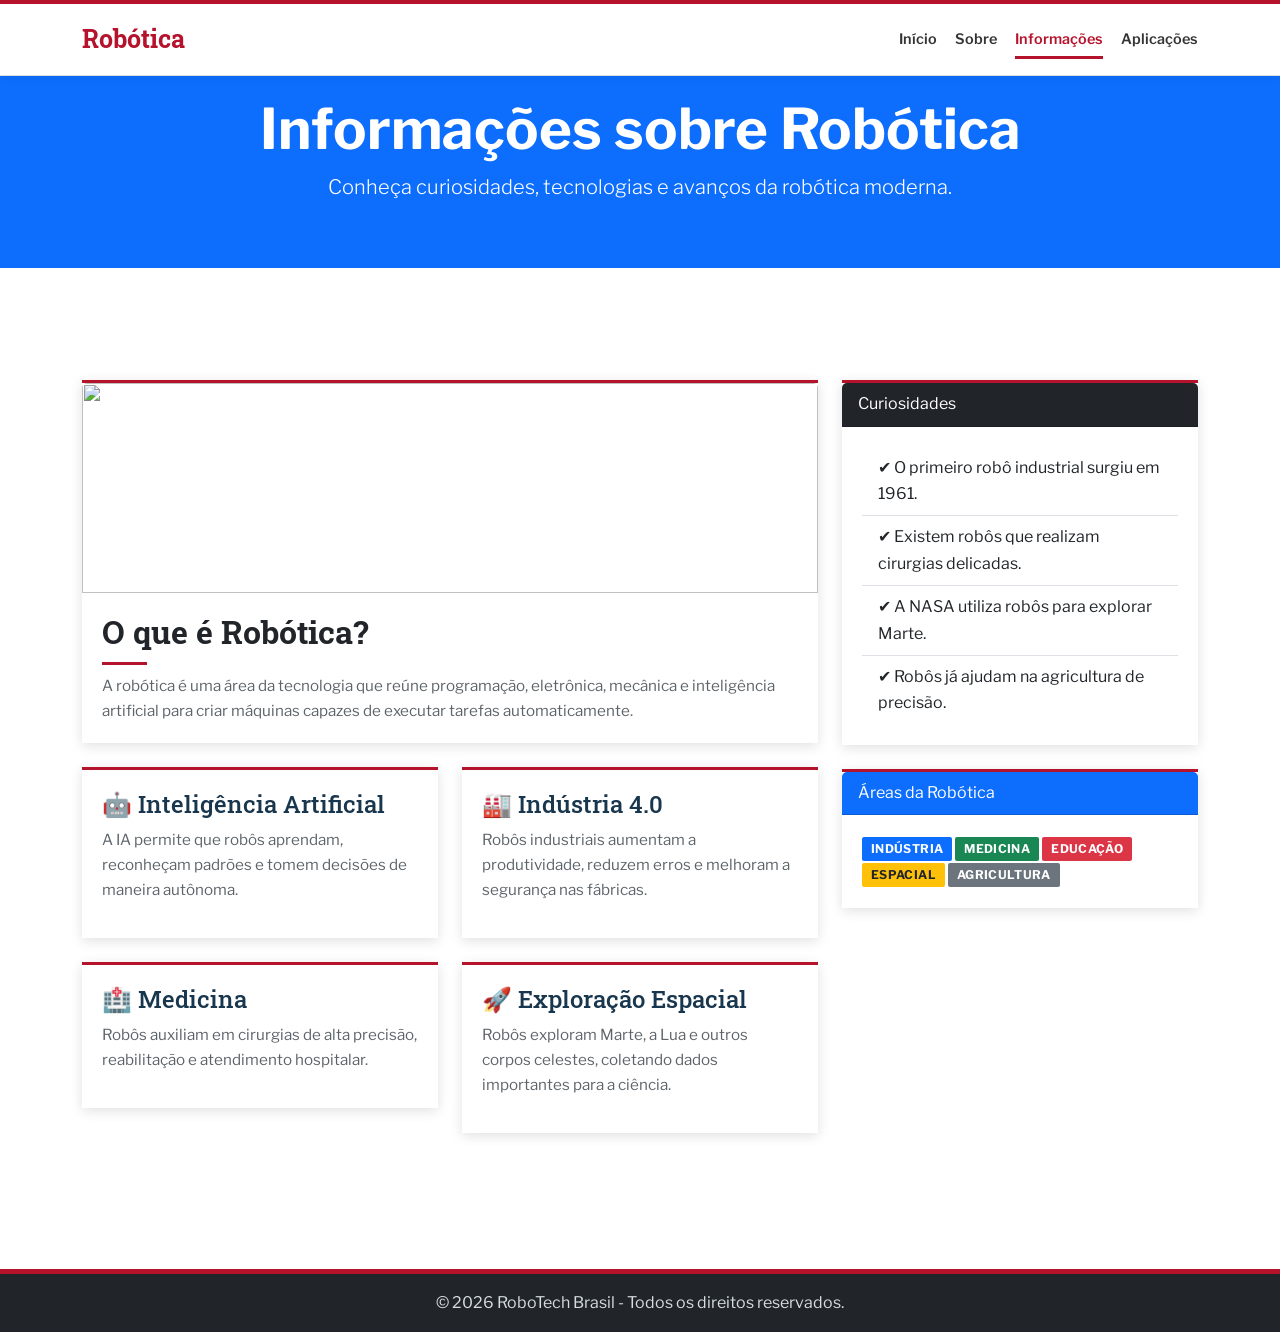
==== aplicacoes.html @ 0ea6236e "fiz outra pasta" ====
<!DOCTYPE html>
<html lang="pt-br">
<head>
    <meta charset="UTF-8">
    <meta name="viewport" content="width=device-width, initial-scale=1.0">
    <title>Informações - RoboTech Brasil</title>

    <link rel="preconnect" href="https://fonts.googleapis.com">
    <link rel="preconnect" href="https://fonts.gstatic.com" crossorigin>

    <link href="https://fonts.googleapis.com/css2?family=Poppins:wght@300;400;600;700&display=swap" rel="stylesheet">

    <link href="https://cdn.jsdelivr.net/npm/bootstrap@5.3.7/dist/css/bootstrap.min.css" rel="stylesheet">

    <link rel="stylesheet" href="style.css">
</head>
<body>

<!-- NAVBAR -->

<nav class="navbar navbar-expand-lg navbar-dark bg-dark fixed-top">

<div class="container">

<a class="navbar-brand fw-bold" href="index.html">
Robótica
</a>

<button class="navbar-toggler" data-bs-toggle="collapse" data-bs-target="#menu">

<span class="navbar-toggler-icon"></span>

</button>

<div class="collapse navbar-collapse" id="menu">

<ul class="navbar-nav ms-auto">

<li class="nav-item">
<a class="nav-link" href="index.html">Início</a>
</li>

<li class="nav-item">
<a class="nav-link" href="sobre.html">Sobre</a>
</li>

<li class="nav-item">
<a class="nav-link active" href="informacoes.html">Informações</a>
</li>

<li class="nav-item">
<a class="nav-link" href="aplicacoes.html">Aplicações</a>
</li>

</ul>

</div>

</div>

</nav>

<!-- CABEÇALHO -->

<header class="bg-primary text-white text-center py-5 mt-5">

<div class="container">

<h1 class="display-4 fw-bold">
Informações sobre Robótica
</h1>

<p class="lead">
Conheça curiosidades, tecnologias e avanços da robótica moderna.
</p>

</div>

</header>

<!-- CONTEÚDO -->

<section class="container my-5">

<div class="row">

<div class="col-lg-8">

<div class="card shadow mb-4">

<img src="https://images.unsplash.com/photo-1535378917042-10a22c95931a?auto=format&fit=crop&w=1200&q=80" class="card-img-top">

<div class="card-body">

<h2 class="card-title">
O que é Robótica?
</h2>

<p class="card-text">
A robótica é uma área da tecnologia que reúne programação,
eletrônica, mecânica e inteligência artificial para criar
máquinas capazes de executar tarefas automaticamente.
</p>

</div>

</div>

<div class="row">

<div class="col-md-6">

<div class="card shadow mb-4">

<div class="card-body">

<h4>🤖 Inteligência Artificial</h4>

<p>
A IA permite que robôs aprendam, reconheçam padrões
e tomem decisões de maneira autônoma.
</p>

</div>

</div>

</div>

<div class="col-md-6">

<div class="card shadow mb-4">

<div class="card-body">

<h4>🏭 Indústria 4.0</h4>

<p>
Robôs industriais aumentam a produtividade,
reduzem erros e melhoram a segurança nas fábricas.
</p>

</div>

</div>

</div>

<div class="col-md-6">

<div class="card shadow mb-4">

<div class="card-body">

<h4>🏥 Medicina</h4>

<p>
Robôs auxiliam em cirurgias de alta precisão,
reabilitação e atendimento hospitalar.
</p>

</div>

</div>

</div>

<div class="col-md-6">

<div class="card shadow mb-4">

<div class="card-body">

<h4>🚀 Exploração Espacial</h4>

<p>
Robôs exploram Marte, a Lua e outros corpos celestes,
coletando dados importantes para a ciência.
</p>

</div>

</div>

</div>

</div>

</div>

<!-- LATERAL -->

<div class="col-lg-4">

<div class="card shadow mb-4">

<div class="card-header bg-dark text-white">
Curiosidades
</div>

<div class="card-body">

<ul class="list-group list-group-flush">

<li class="list-group-item">
✔ O primeiro robô industrial surgiu em 1961.
</li>

<li class="list-group-item">
✔ Existem robôs que realizam cirurgias delicadas.
</li>

<li class="list-group-item">
✔ A NASA utiliza robôs para explorar Marte.
</li>

<li class="list-group-item">
✔ Robôs já ajudam na agricultura de precisão.
</li>

</ul>

</div>

</div>

<div class="card shadow">

<div class="card-header bg-primary text-white">
Áreas da Robótica
</div>

<div class="card-body">

<span class="badge bg-primary">Indústria</span>
<span class="badge bg-success">Medicina</span>
<span class="badge bg-danger">Educação</span>
<span class="badge bg-warning text-dark">Espacial</span>
<span class="badge bg-secondary">Agricultura</span>

</div>

</div>

</div>

</div>

</section>

<footer class="bg-dark text-center text-white py-3">

<p class="mb-0">
© 2026 RoboTech Brasil - Todos os direitos reservados.
</p>

</footer>

<script src="https://cdn.jsdelivr.net/npm/bootstrap@5.3.7/dist/js/bootstrap.bundle.min.js"></script>

</body>
</html>
---- style.css ----
@import url('https://fonts.googleapis.com/css2?family=Libre+Franklin:wght@400;500;600;700;800&family=Roboto+Slab:wght@500;600;700&display=swap');

:root{
    --vermelho:#b5122b;
    --vermelho-escuro:#8f0e22;
    --azul:#18364d;
    --texto:#252525;
    --cinza:#69727a;
    --fundo:#fff;
    --linha:#dedede;
}

*{margin:0;padding:0;box-sizing:border-box;scroll-behavior:smooth}

body{
    background:var(--fundo);
    color:var(--texto);
    font-family:'Libre Franklin',Arial,sans-serif;
    line-height:1.65;
}

.navbar{
    background:#fff!important;
    border-top:4px solid var(--vermelho);
    border-bottom:1px solid var(--linha);
    box-shadow:0 2px 8px rgba(0,0,0,.08);
    padding:10px 0;
}

.navbar-brand{
    color:var(--vermelho)!important;
    font-family:'Roboto Slab',serif;
    font-size:1.55rem;
    font-weight:700;
}

.nav-link{
    color:#343434!important;
    font-size:.9rem;
    font-weight:600;
    margin-left:18px;
    padding:10px 0!important;
    position:relative;
}

.nav-link:hover,.nav-link.active{color:var(--vermelho)!important}
.nav-link.active::after{content:'';position:absolute;bottom:2px;left:0;right:0;height:3px;background:var(--vermelho)}
.navbar-toggler{border-color:var(--vermelho)}
.navbar-toggler-icon{filter:invert(20%) sepia(60%) saturate(3000%) hue-rotate(330deg)}

.hero{
    min-height:70vh;
    padding:125px 20px 70px;
    background:linear-gradient(rgba(15,35,49,.72),rgba(15,35,49,.72)),url('../imagens/hero.jpg');
    background-color:var(--azul);
    background-size:cover;
    background-position:center;
    display:flex;
    align-items:center;
    justify-content:center;
}

.hero h1{
    color:#fff;
    font-family:'Roboto Slab',serif;
    font-size:clamp(2.4rem,6vw,4.7rem);
    font-weight:700;
    line-height:1.08;
    max-width:900px;
    margin:auto;
}

.hero p{color:#fff;max-width:720px;margin:22px auto;font-size:1.08rem}

.btn-info{
    background:var(--vermelho);
    border:0;
    border-radius:3px;
    color:#fff;
    font-weight:700;
    padding:12px 26px;
}

.btn-info:hover{background:var(--vermelho-escuro);color:#fff}

h2,h3,h4,h5{font-family:'Roboto Slab',Georgia,serif;color:var(--azul)}
h2{font-size:2rem;font-weight:700;margin-bottom:22px}
h2::after{content:'';display:block;width:45px;height:3px;background:var(--vermelho);margin-top:10px}

section{padding-top:64px;padding-bottom:64px}
.bg-light{background:#f5f5f5!important}

img{max-width:100%}
.rounded{border-radius:2px!important}

.alert{background:#fff6f6;border:1px solid #efcbd0;border-left:4px solid var(--vermelho);border-radius:2px}

.card{
    background:#fff;
    border:0;
    border-top:3px solid var(--vermelho);
    border-radius:0;
    box-shadow:0 2px 8px rgba(0,0,0,.09);
    overflow:hidden;
    transition:box-shadow .2s ease,transform .2s ease;
}
.card:hover{transform:translateY(-3px);box-shadow:0 7px 16px rgba(0,0,0,.14)}
.card img{height:210px;object-fit:cover}
.card-body{padding:20px}
.card h5{font-size:1.25rem}
.card p{color:#5d6469;font-size:.95rem}

.badge{border-radius:2px;padding:6px 9px;text-transform:uppercase;letter-spacing:.03em}
.carousel{border-radius:2px;overflow:hidden}
.carousel img{height:500px;object-fit:cover}
.numero{color:var(--vermelho);font-family:'Roboto Slab',serif;font-size:3rem;font-weight:700}

.cta{background:var(--azul);padding:80px 20px}
.cta h2{color:#fff}.cta h2::after{background:var(--vermelho)}.cta p{color:#e4e8eb}

footer{background:var(--azul);border-top:5px solid var(--vermelho);padding:28px 0!important}
footer h4,footer h5{color:#fff}footer p,footer a,footer small{color:#d5dde2}footer a{text-decoration:none}footer a:hover{color:#f19aaa}
.shadow{box-shadow:0 3px 12px rgba(0,0,0,.12)!important}

@media(max-width:992px){.hero h1{font-size:3.2rem}.carousel img{height:380px}.nav-link{margin-left:0}}
@media(max-width:768px){.hero{min-height:72vh;text-align:center}.hero h1{font-size:2.5rem}.hero p{font-size:1rem}.card img{height:190px}.carousel img{height:260px}h2{text-align:center}h2::after{margin:10px auto}.numero{font-size:2.5rem;margin-top:25px}footer{text-align:center}}
@media(max-width:480px){.hero h1{font-size:2rem}.hero p{font-size:.9rem}.btn-info{width:100%}.navbar-brand{font-size:1.2rem}.card-body{padding:18px}}
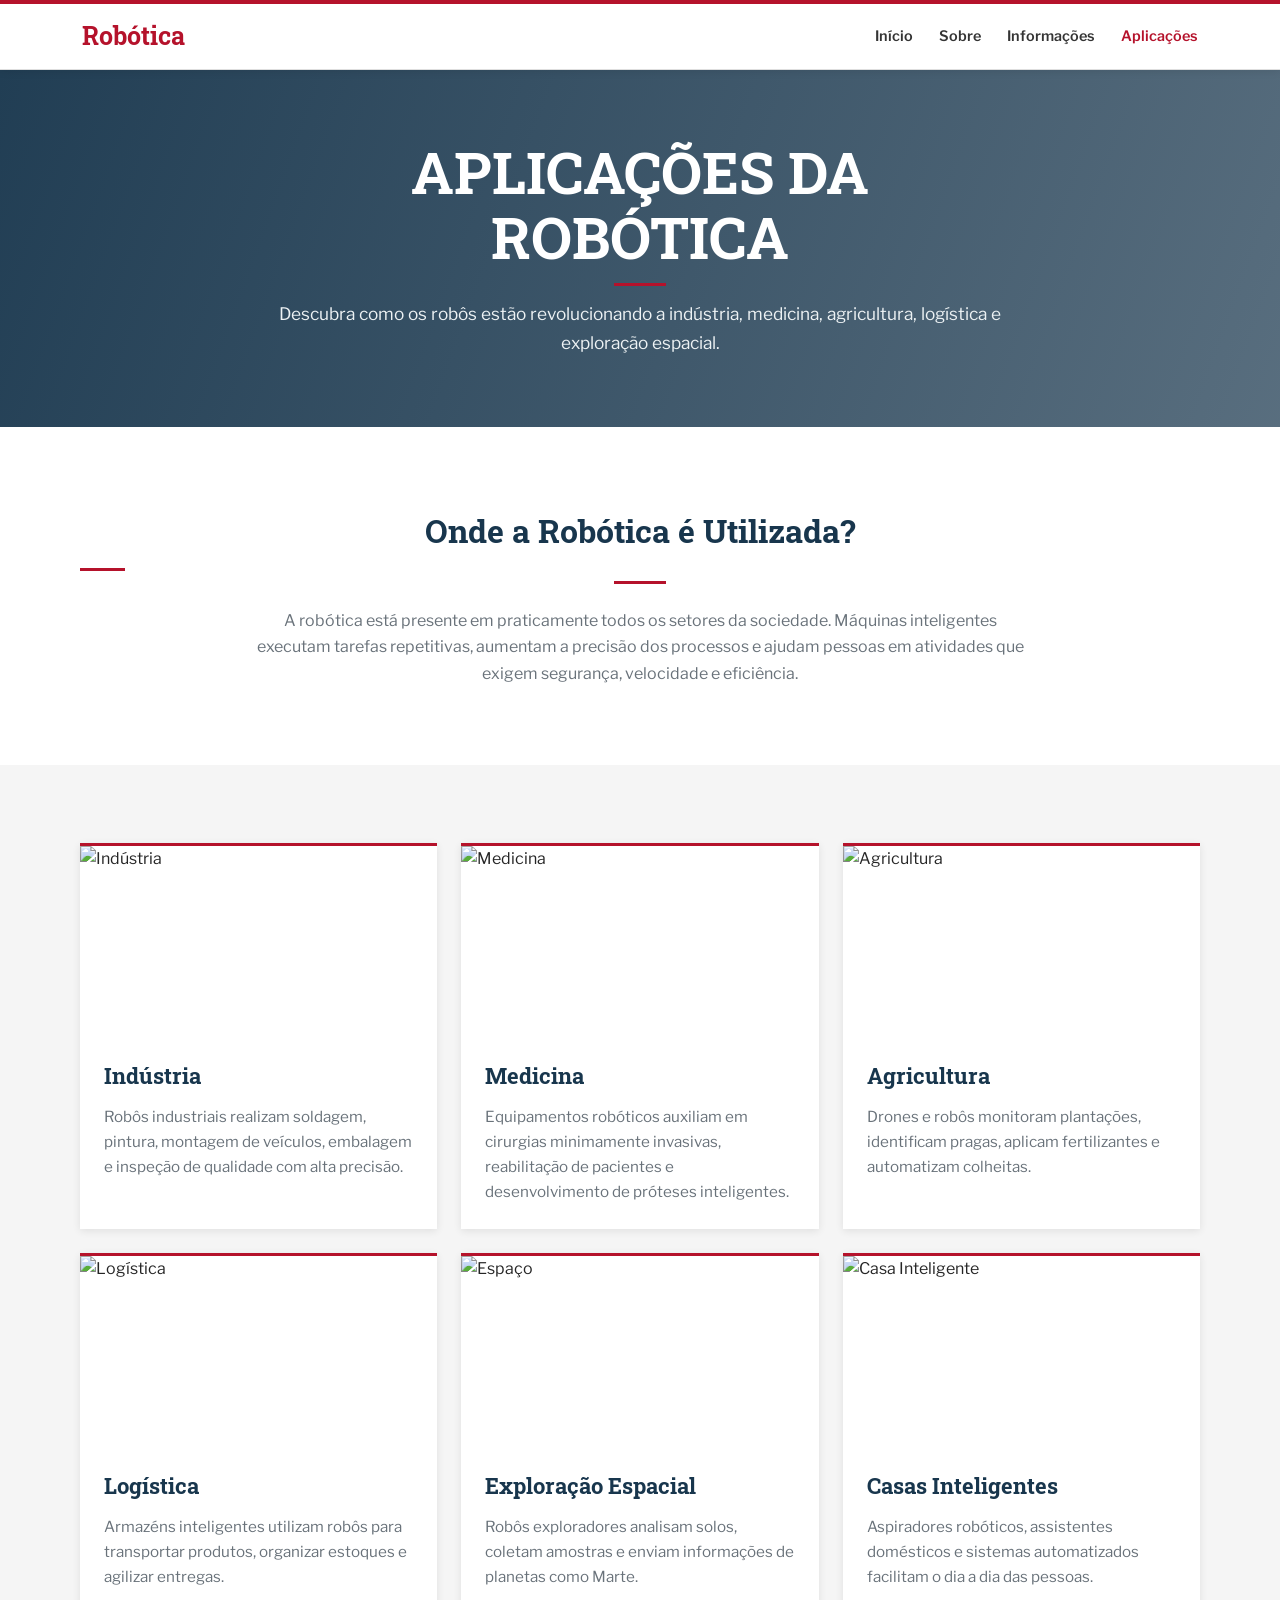
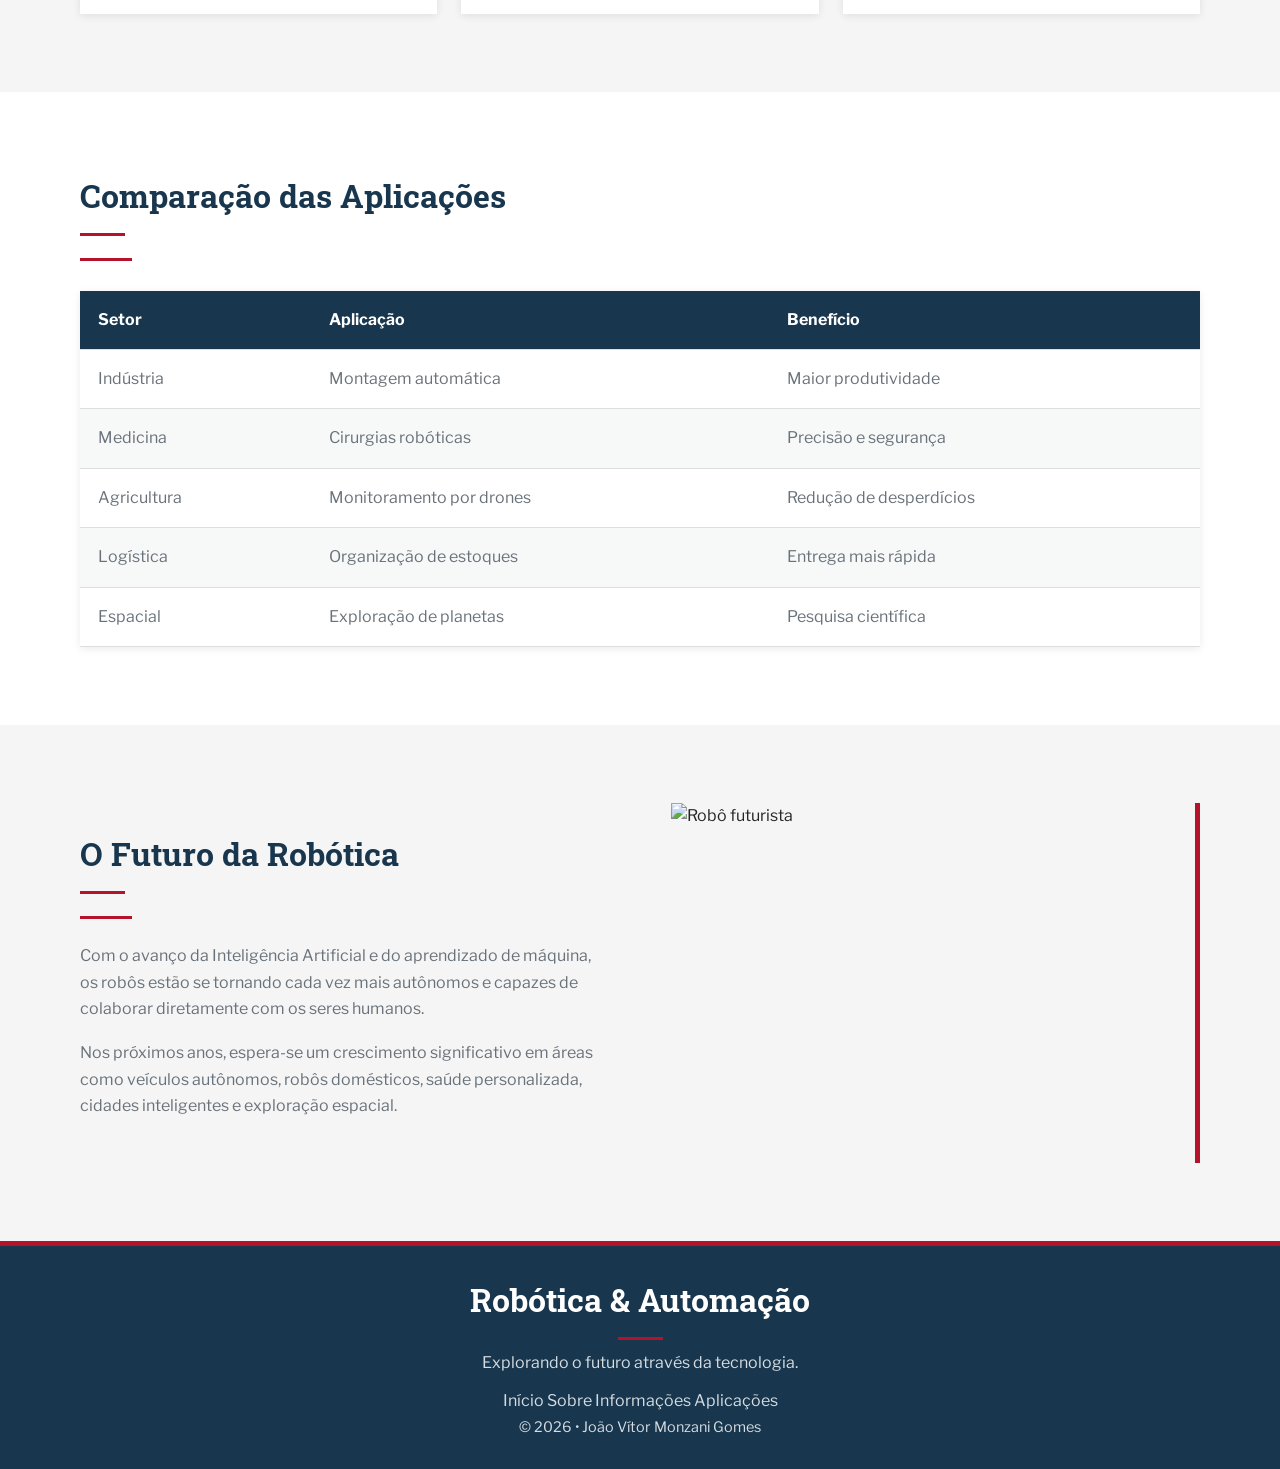
==== commit 941d0a60: "mudei as paginas do site" ====
--- a/aplicacoes.html
+++ b/aplicacoes.html
@@ -1,263 +1,236 @@
 <!DOCTYPE html>
-<html lang="pt-br">
+<html lang="pt-BR">
 <head>
     <meta charset="UTF-8">
     <meta name="viewport" content="width=device-width, initial-scale=1.0">
-    <title>Informações - RoboTech Brasil</title>
-
-    <link rel="preconnect" href="https://fonts.googleapis.com">
-    <link rel="preconnect" href="https://fonts.gstatic.com" crossorigin>
-
-    <link href="https://fonts.googleapis.com/css2?family=Poppins:wght@300;400;600;700&display=swap" rel="stylesheet">
-
-    <link href="https://cdn.jsdelivr.net/npm/bootstrap@5.3.7/dist/css/bootstrap.min.css" rel="stylesheet">
+    <title>Aplicações da Robótica</title>
 
     <link rel="stylesheet" href="style.css">
+
+    <link href="https://fonts.googleapis.com/css2?family=Poppins:wght@300;400;600;700;800&display=swap" rel="stylesheet">
 </head>
 <body>
 
-<!-- NAVBAR -->
-
-<nav class="navbar navbar-expand-lg navbar-dark bg-dark fixed-top">
-
-<div class="container">
-
-<a class="navbar-brand fw-bold" href="index.html">
-Robótica
-</a>
-
-<button class="navbar-toggler" data-bs-toggle="collapse" data-bs-target="#menu">
-
-<span class="navbar-toggler-icon"></span>
-
-</button>
-
-<div class="collapse navbar-collapse" id="menu">
-
-<ul class="navbar-nav ms-auto">
-
-<li class="nav-item">
-<a class="nav-link" href="index.html">Início</a>
-</li>
-
-<li class="nav-item">
-<a class="nav-link" href="sobre.html">Sobre</a>
-</li>
-
-<li class="nav-item">
-<a class="nav-link active" href="informacoes.html">Informações</a>
-</li>
-
-<li class="nav-item">
-<a class="nav-link" href="aplicacoes.html">Aplicações</a>
-</li>
-
-</ul>
-
-</div>
-
-</div>
-
-</nav>
-
-<!-- CABEÇALHO -->
-
-<header class="bg-primary text-white text-center py-5 mt-5">
-
-<div class="container">
-
-<h1 class="display-4 fw-bold">
-Informações sobre Robótica
-</h1>
-
-<p class="lead">
-Conheça curiosidades, tecnologias e avanços da robótica moderna.
-</p>
-
-</div>
-
+<header class="header">
+    <div class="container nav">
+
+        <h1 class="logo">Robótica</h1>
+
+        <nav>
+            <ul class="menu">
+                <li><a href="index.html">Início</a></li>
+                <li><a href="sobre.html">Sobre</a></li>
+                <li><a href="informacoes.html">Informações</a></li>
+                <li><a class="ativo" href="aplicacoes.html">Aplicações</a></li>
+            </ul>
+        </nav>
+
+    </div>
 </header>
 
-<!-- CONTEÚDO -->
-
-<section class="container my-5">
-
-<div class="row">
-
-<div class="col-lg-8">
-
-<div class="card shadow mb-4">
-
-<img src="https://images.unsplash.com/photo-1535378917042-10a22c95931a?auto=format&fit=crop&w=1200&q=80" class="card-img-top">
-
-<div class="card-body">
-
-<h2 class="card-title">
-O que é Robótica?
-</h2>
-
-<p class="card-text">
-A robótica é uma área da tecnologia que reúne programação,
-eletrônica, mecânica e inteligência artificial para criar
-máquinas capazes de executar tarefas automaticamente.
-</p>
-
-</div>
-
-</div>
-
-<div class="row">
-
-<div class="col-md-6">
-
-<div class="card shadow mb-4">
-
-<div class="card-body">
-
-<h4>🤖 Inteligência Artificial</h4>
-
-<p>
-A IA permite que robôs aprendam, reconheçam padrões
-e tomem decisões de maneira autônoma.
-</p>
-
-</div>
-
-</div>
-
-</div>
-
-<div class="col-md-6">
-
-<div class="card shadow mb-4">
-
-<div class="card-body">
-
-<h4>🏭 Indústria 4.0</h4>
-
-<p>
-Robôs industriais aumentam a produtividade,
-reduzem erros e melhoram a segurança nas fábricas.
-</p>
-
-</div>
-
-</div>
-
-</div>
-
-<div class="col-md-6">
-
-<div class="card shadow mb-4">
-
-<div class="card-body">
-
-<h4>🏥 Medicina</h4>
-
-<p>
-Robôs auxiliam em cirurgias de alta precisão,
-reabilitação e atendimento hospitalar.
-</p>
-
-</div>
-
-</div>
-
-</div>
-
-<div class="col-md-6">
-
-<div class="card shadow mb-4">
-
-<div class="card-body">
-
-<h4>🚀 Exploração Espacial</h4>
-
-<p>
-Robôs exploram Marte, a Lua e outros corpos celestes,
-coletando dados importantes para a ciência.
-</p>
-
-</div>
-
-</div>
-
-</div>
-
-</div>
-
-</div>
-
-<!-- LATERAL -->
-
-<div class="col-lg-4">
-
-<div class="card shadow mb-4">
-
-<div class="card-header bg-dark text-white">
-Curiosidades
-</div>
-
-<div class="card-body">
-
-<ul class="list-group list-group-flush">
-
-<li class="list-group-item">
-✔ O primeiro robô industrial surgiu em 1961.
-</li>
-
-<li class="list-group-item">
-✔ Existem robôs que realizam cirurgias delicadas.
-</li>
-
-<li class="list-group-item">
-✔ A NASA utiliza robôs para explorar Marte.
-</li>
-
-<li class="list-group-item">
-✔ Robôs já ajudam na agricultura de precisão.
-</li>
-
-</ul>
-
-</div>
-
-</div>
-
-<div class="card shadow">
-
-<div class="card-header bg-primary text-white">
-Áreas da Robótica
-</div>
-
-<div class="card-body">
-
-<span class="badge bg-primary">Indústria</span>
-<span class="badge bg-success">Medicina</span>
-<span class="badge bg-danger">Educação</span>
-<span class="badge bg-warning text-dark">Espacial</span>
-<span class="badge bg-secondary">Agricultura</span>
-
-</div>
-
-</div>
-
-</div>
-
-</div>
-
-</section>
-
-<footer class="bg-dark text-center text-white py-3">
-
-<p class="mb-0">
-© 2026 RoboTech Brasil - Todos os direitos reservados.
-</p>
-
+<section class="banner-pequeno">
+    <div class="overlay"></div>
+
+    <div class="conteudo-banner">
+        <h1>APLICAÇÕES DA ROBÓTICA</h1>
+
+        <p>
+            Descubra como os robôs estão revolucionando a indústria,
+            medicina, agricultura, logística e exploração espacial.
+        </p>
+    </div>
+</section>
+
+<section class="intro-aplicacoes">
+    <div class="container">
+
+        <h2>Onde a Robótica é Utilizada?</h2>
+        <div class="linha"></div>
+
+        <p>
+            A robótica está presente em praticamente todos os setores da sociedade.
+            Máquinas inteligentes executam tarefas repetitivas, aumentam a precisão
+            dos processos e ajudam pessoas em atividades que exigem segurança,
+            velocidade e eficiência.
+        </p>
+
+    </div>
+</section>
+
+<section class="cards-aplicacoes">
+    <div class="container">
+
+        <div class="grid-aplicacoes">
+
+            <div class="card-app">
+                <img src="img/industria.jpg" alt="Indústria">
+
+                <h3>Indústria</h3>
+
+                <p>
+                    Robôs industriais realizam soldagem, pintura, montagem de veículos,
+                    embalagem e inspeção de qualidade com alta precisão.
+                </p>
+            </div>
+
+            <div class="card-app">
+                <img src="img/medicina.jpg" alt="Medicina">
+
+                <h3>Medicina</h3>
+
+                <p>
+                    Equipamentos robóticos auxiliam em cirurgias minimamente invasivas,
+                    reabilitação de pacientes e desenvolvimento de próteses inteligentes.
+                </p>
+            </div>
+
+            <div class="card-app">
+                <img src="img/agricultura.jpg" alt="Agricultura">
+
+                <h3>Agricultura</h3>
+
+                <p>
+                    Drones e robôs monitoram plantações, identificam pragas,
+                    aplicam fertilizantes e automatizam colheitas.
+                </p>
+            </div>
+
+            <div class="card-app">
+                <img src="img/logistica.jpg" alt="Logística">
+
+                <h3>Logística</h3>
+
+                <p>
+                    Armazéns inteligentes utilizam robôs para transportar produtos,
+                    organizar estoques e agilizar entregas.
+                </p>
+            </div>
+
+            <div class="card-app">
+                <img src="img/espaco.jpg" alt="Espaço">
+
+                <h3>Exploração Espacial</h3>
+
+                <p>
+                    Robôs exploradores analisam solos, coletam amostras e enviam
+                    informações de planetas como Marte.
+                </p>
+            </div>
+
+            <div class="card-app">
+                <img src="img/casa.jpg" alt="Casa Inteligente">
+
+                <h3>Casas Inteligentes</h3>
+
+                <p>
+                    Aspiradores robóticos, assistentes domésticos e sistemas
+                    automatizados facilitam o dia a dia das pessoas.
+                </p>
+            </div>
+
+        </div>
+
+    </div>
+</section>
+
+<section class="tabela-setores">
+    <div class="container">
+
+        <h2>Comparação das Aplicações</h2>
+        <div class="linha"></div>
+
+        <table>
+            <thead>
+                <tr>
+                    <th>Setor</th>
+                    <th>Aplicação</th>
+                    <th>Benefício</th>
+                </tr>
+            </thead>
+
+            <tbody>
+                <tr>
+                    <td>Indústria</td>
+                    <td>Montagem automática</td>
+                    <td>Maior produtividade</td>
+                </tr>
+
+                <tr>
+                    <td>Medicina</td>
+                    <td>Cirurgias robóticas</td>
+                    <td>Precisão e segurança</td>
+                </tr>
+
+                <tr>
+                    <td>Agricultura</td>
+                    <td>Monitoramento por drones</td>
+                    <td>Redução de desperdícios</td>
+                </tr>
+
+                <tr>
+                    <td>Logística</td>
+                    <td>Organização de estoques</td>
+                    <td>Entrega mais rápida</td>
+                </tr>
+
+                <tr>
+                    <td>Espacial</td>
+                    <td>Exploração de planetas</td>
+                    <td>Pesquisa científica</td>
+                </tr>
+
+            </tbody>
+
+        </table>
+
+    </div>
+</section>
+
+<section class="futuro">
+    <div class="container futuro-grid">
+
+        <div>
+            <h2>O Futuro da Robótica</h2>
+            <div class="linha"></div>
+
+            <p>
+                Com o avanço da Inteligência Artificial e do aprendizado de máquina,
+                os robôs estão se tornando cada vez mais autônomos e capazes de
+                colaborar diretamente com os seres humanos.
+            </p>
+
+            <p>
+                Nos próximos anos, espera-se um crescimento significativo em áreas
+                como veículos autônomos, robôs domésticos, saúde personalizada,
+                cidades inteligentes e exploração espacial.
+            </p>
+        </div>
+
+        <div class="imagem-futuro">
+            <img src="img/futuro.jpg" alt="Robô futurista">
+        </div>
+
+    </div>
+</section>
+
+<footer class="footer">
+    <div class="container">
+
+        <h2>Robótica & Automação</h2>
+
+        <p>Explorando o futuro através da tecnologia.</p>
+
+        <div class="footer-links">
+            <a href="index.html">Início</a>
+            <a href="sobre.html">Sobre</a>
+            <a href="informacoes.html">Informações</a>
+            <a href="aplicacoes.html">Aplicações</a>
+        </div>
+
+        <span>© 2026 • João Vítor Monzani Gomes</span>
+
+    </div>
 </footer>
-
-<script src="https://cdn.jsdelivr.net/npm/bootstrap@5.3.7/dist/js/bootstrap.bundle.min.js"></script>
 
 </body>
 </html>
-
--- a/style.css
+++ b/style.css
@@ -125,3 +125,172 @@
 @media(max-width:992px){.hero h1{font-size:3.2rem}.carousel img{height:380px}.nav-link{margin-left:0}}
 @media(max-width:768px){.hero{min-height:72vh;text-align:center}.hero h1{font-size:2.5rem}.hero p{font-size:1rem}.card img{height:190px}.carousel img{height:260px}h2{text-align:center}h2::after{margin:10px auto}.numero{font-size:2.5rem;margin-top:25px}footer{text-align:center}}
 @media(max-width:480px){.hero h1{font-size:2rem}.hero p{font-size:.9rem}.btn-info{width:100%}.navbar-brand{font-size:1.2rem}.card-body{padding:18px}}
+
+/* Página Sobre */
+.header{
+    background:#fff;
+    border-top:4px solid var(--vermelho);
+    border-bottom:1px solid var(--linha);
+    box-shadow:0 2px 8px rgba(0,0,0,.08);
+    position:sticky;
+    top:0;
+    z-index:10;
+}
+
+.header .container{
+    align-items:center;
+    display:flex;
+    justify-content:space-between;
+    margin:auto;
+    min-height:65px;
+    padding-left:12px;
+    padding-right:12px;
+    width:100%;
+    max-width:1140px;
+}
+
+.logo{
+    color:var(--vermelho);
+    font-family:'Roboto Slab',serif;
+    font-size:1.55rem;
+    margin:0;
+}
+
+.menu{
+    display:flex;
+    gap:26px;
+    list-style:none;
+    margin:0;
+    padding:0;
+}
+
+.header nav{margin-left:auto}
+
+.menu a{
+    color:#343434;
+    font-size:.9rem;
+    font-weight:600;
+    text-decoration:none;
+    transition:color .2s ease;
+}
+
+.menu a:hover,.menu a.ativo{color:var(--vermelho)}
+
+.banner-pequeno{
+    align-items:center;
+    background:linear-gradient(110deg,rgba(24,54,77,.96),rgba(24,54,77,.72)),url('img/robotica.jpg') center/cover;
+    display:flex;
+    min-height:310px;
+    padding:70px 20px;
+    position:relative;
+    text-align:center;
+}
+
+.conteudo-banner{margin:auto;max-width:760px;position:relative;z-index:1}
+.conteudo-banner h2{color:#fff;font-size:clamp(2rem,5vw,3.6rem);margin-bottom:14px}
+.conteudo-banner h2::after{margin:12px auto 0}
+.conteudo-banner p{color:#edf2f4;font-size:1.08rem;margin:0}
+
+.sobre-pagina,.missao{padding:88px 20px}
+.sobre-pagina .container,.missao .container,.historia .container,.equipe .container{margin:auto;max-width:1120px}
+.sobre-grid,.missao-grid{align-items:center;display:grid;gap:64px;grid-template-columns:1fr 1fr}
+.imagem img,.imagem-missao img{display:block;height:100%;max-height:430px;object-fit:cover;width:100%}
+.sobre-pagina .imagem img{border-left:5px solid var(--vermelho)}
+.texto h2,.texto-missao h2{margin-bottom:10px}
+.linha{background:var(--vermelho);height:3px;margin:0 0 24px;width:52px}
+.texto p,.texto-missao p{color:var(--cinza);margin-bottom:18px}
+.caixa-destaque{background:#fff6f6;border-left:4px solid var(--vermelho);color:#4c5256;margin-top:26px;padding:18px 20px}
+.caixa-destaque strong{color:var(--vermelho)}
+
+.historia,.equipe{background:#f5f5f5;padding:78px 20px}
+.titulo-central{text-align:center}
+.titulo-central h2{margin-bottom:10px}
+.linha-centro{background:var(--vermelho);height:3px;margin:0 auto 38px;width:52px}
+.cards-historia{display:grid;gap:22px;grid-template-columns:repeat(3,1fr)}
+.card-historia{background:#fff;border-top:3px solid var(--vermelho);box-shadow:0 2px 8px rgba(0,0,0,.09);padding:28px 24px}
+.card-historia h3{color:var(--vermelho);font-size:1.8rem;margin-bottom:12px}
+.card-historia p{color:var(--cinza);margin:0}
+
+.missao{background:#fff}
+.texto-missao ul{color:var(--cinza);list-style:none;margin:22px 0 0;padding:0}
+.texto-missao li{margin:9px 0}
+.imagem-missao img{border-right:5px solid var(--vermelho)}
+
+.equipe-card{align-items:center;background:#fff;display:grid;gap:34px;grid-template-columns:220px 1fr;padding:28px}
+.equipe-card img{height:190px;object-fit:cover;width:100%}
+.equipe-card h3{margin-bottom:12px}
+.equipe-card p{color:var(--cinza);margin:0 0 12px}
+.footer{background:var(--azul);border-top:5px solid var(--vermelho);color:#d5dde2;padding:34px 20px;text-align:center}
+.footer .container{margin:auto;max-width:1120px}
+.footer h2{color:#fff;margin-bottom:10px}
+.footer h2::after{margin:10px auto 0}
+.footer p{margin:0 0 12px}
+.footer span{font-size:.9rem}
+
+@media(max-width:768px){
+    .header .container{align-items:flex-start;flex-direction:column;gap:12px;padding:16px 0}
+    .menu{flex-wrap:wrap;gap:10px 18px}
+    .banner-pequeno{min-height:260px;padding:52px 20px}
+    .sobre-pagina,.missao,.historia,.equipe{padding:58px 20px}
+    .sobre-grid,.missao-grid,.cards-historia{grid-template-columns:1fr}
+    .sobre-grid,.missao-grid{gap:34px}
+    .equipe-card{grid-template-columns:1fr}
+    .equipe-card img{height:220px}
+}
+
+/* Página Aplicações */
+.conteudo-banner h1{
+    color:#fff;
+    font-family:'Roboto Slab',serif;
+    font-size:clamp(2rem,5vw,3.6rem);
+    line-height:1.12;
+    margin:0 0 14px;
+}
+
+.conteudo-banner h1::after{background:var(--vermelho);content:'';display:block;height:3px;margin:14px auto 0;width:52px}
+
+.intro-aplicacoes,.cards-aplicacoes,.tabela-setores,.futuro{padding:78px 20px}
+.intro-aplicacoes .container,.cards-aplicacoes .container,.tabela-setores .container,.futuro .container{margin:auto;max-width:1120px}
+.intro-aplicacoes{text-align:center}
+.intro-aplicacoes h2{margin-bottom:10px}
+.intro-aplicacoes .linha,.tabela-setores .linha,.futuro .linha{margin-left:auto;margin-right:auto}
+.intro-aplicacoes p{color:var(--cinza);margin:0 auto;max-width:780px}
+
+.cards-aplicacoes{background:#f5f5f5}
+.grid-aplicacoes{display:grid;gap:24px;grid-template-columns:repeat(3,1fr)}
+.card-app{
+    background:#fff;
+    border-top:3px solid var(--vermelho);
+    box-shadow:0 2px 8px rgba(0,0,0,.09);
+    overflow:hidden;
+    transition:box-shadow .2s ease,transform .2s ease;
+}
+.card-app:hover{box-shadow:0 8px 18px rgba(0,0,0,.14);transform:translateY(-4px)}
+.card-app img{display:block;height:190px;object-fit:cover;width:100%}
+.card-app h3{font-size:1.35rem;margin:22px 24px 10px}
+.card-app p{color:var(--cinza);font-size:.95rem;margin:0;padding:0 24px 25px}
+
+.tabela-setores{background:#fff}
+.tabela-setores h2,.futuro h2{text-align:left}
+.tabela-setores .linha,.futuro .linha{margin-left:0}
+.tabela-setores table{border-collapse:collapse;box-shadow:0 2px 8px rgba(0,0,0,.08);margin-top:30px;overflow:hidden;width:100%}
+.tabela-setores th{background:var(--azul);color:#fff;font-weight:700;text-align:left}
+.tabela-setores th,.tabela-setores td{border-bottom:1px solid var(--linha);padding:16px 18px}
+.tabela-setores tbody tr:nth-child(even){background:#f7f8f8}
+.tabela-setores tbody tr:hover{background:#fff1f3}
+.tabela-setores td{color:var(--cinza)}
+
+.futuro{background:#f5f5f5}
+.futuro-grid{align-items:center;display:grid;gap:62px;grid-template-columns:1fr 1fr}
+.futuro p{color:var(--cinza);margin-bottom:18px}
+.imagem-futuro img{border-right:5px solid var(--vermelho);display:block;height:360px;object-fit:cover;width:100%}
+
+@media(max-width:768px){
+    .intro-aplicacoes,.cards-aplicacoes,.tabela-setores,.futuro{padding:58px 20px}
+    .grid-aplicacoes,.futuro-grid{grid-template-columns:1fr}
+    .tabela-setores{overflow-x:auto}
+    .tabela-setores table{font-size:.9rem;min-width:620px}
+    .tabela-setores h2,.futuro h2{text-align:center}
+    .tabela-setores .linha,.futuro .linha{margin-left:auto;margin-right:auto}
+    .imagem-futuro img{height:280px}
+}
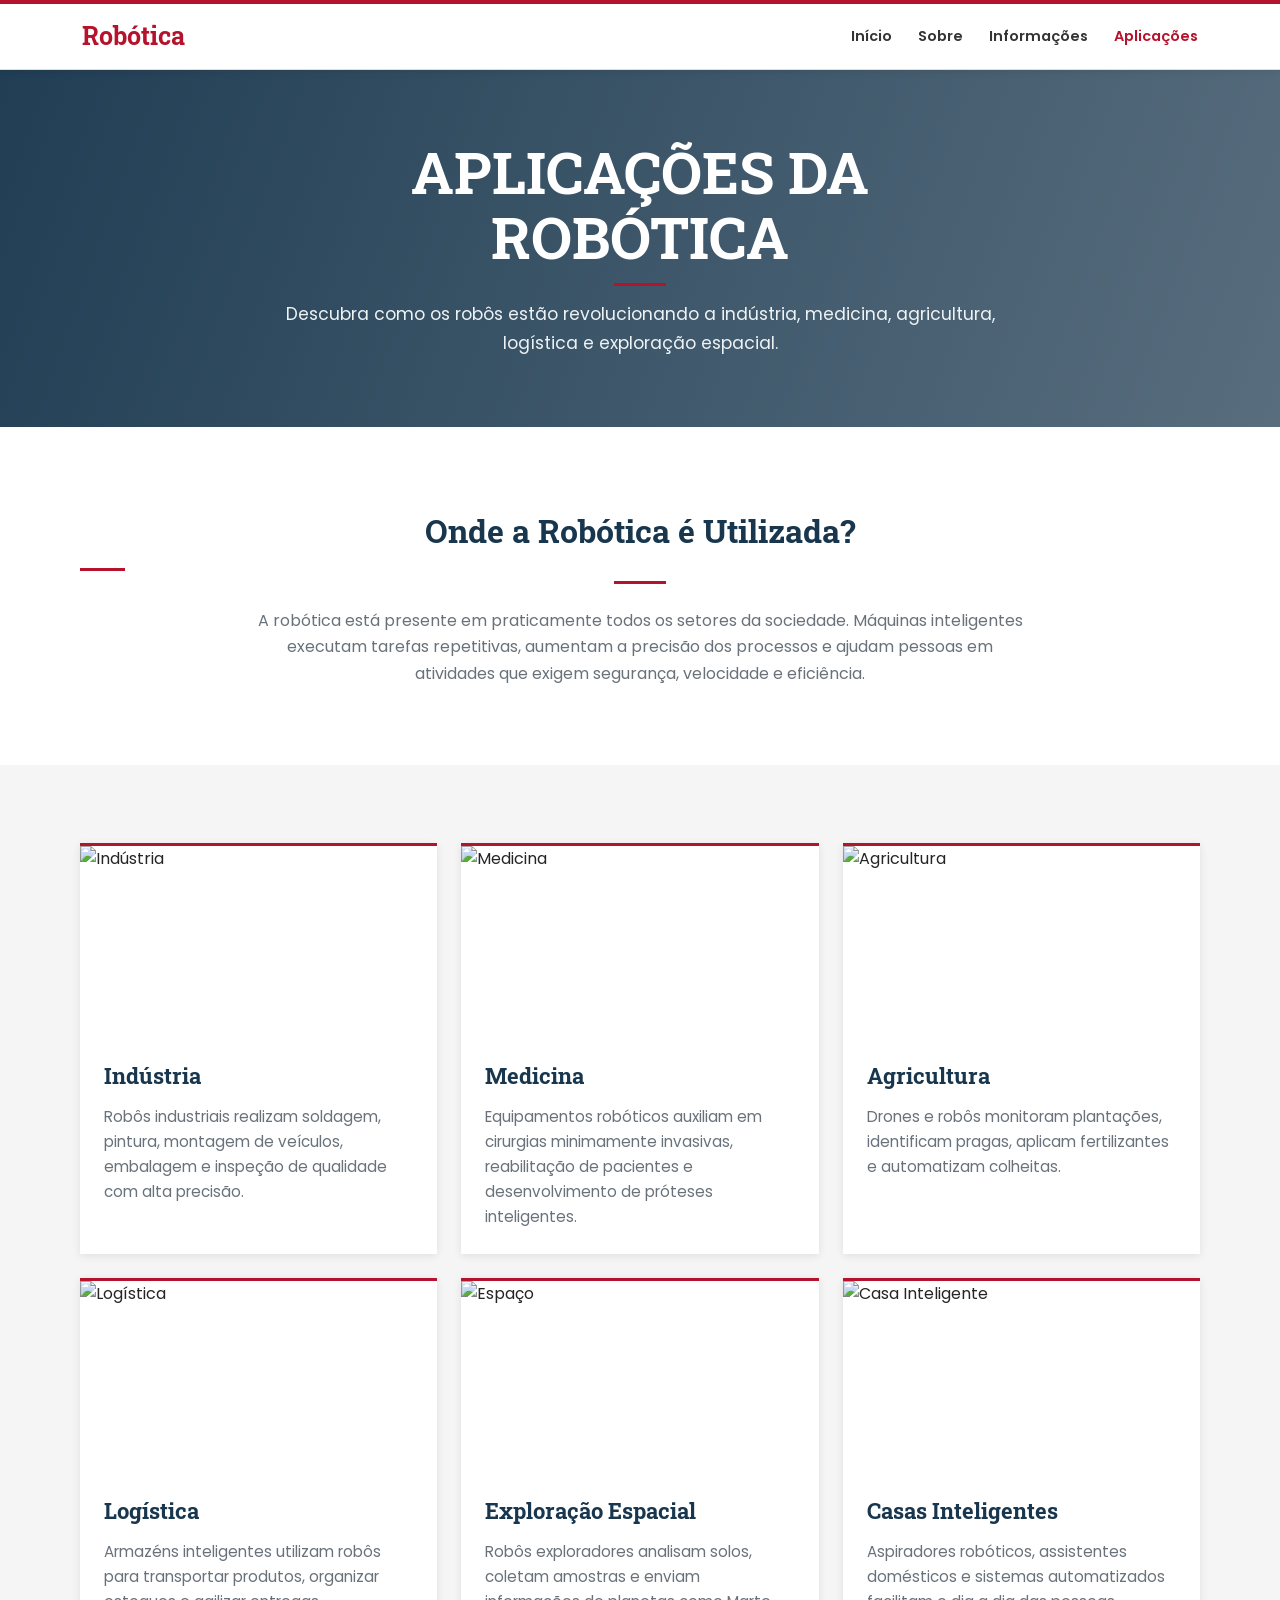
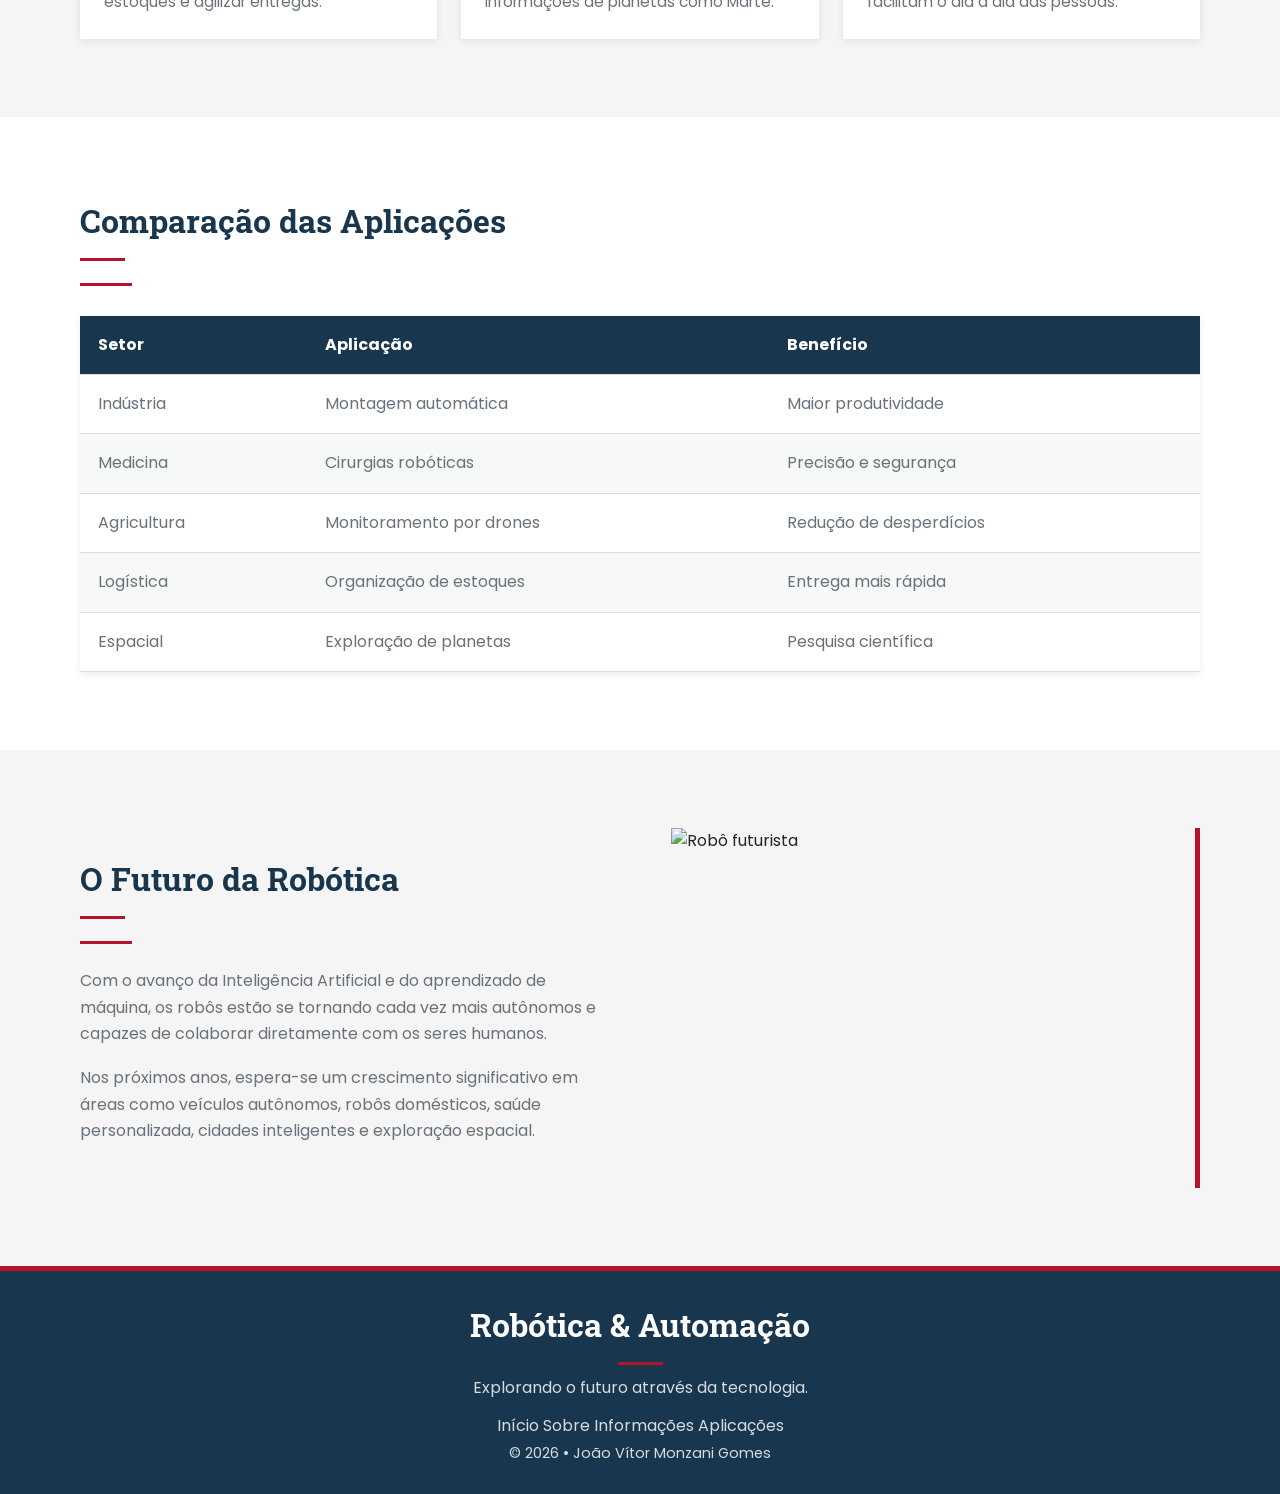
==== commit c53cfb45: "finalizei o site" ====
--- a/aplicacoes.html
+++ b/aplicacoes.html
@@ -6,8 +6,6 @@
     <title>Aplicações da Robótica</title>
 
     <link rel="stylesheet" href="style.css">
-
-    <link href="https://fonts.googleapis.com/css2?family=Poppins:wght@300;400;600;700;800&display=swap" rel="stylesheet">
 </head>
 <body>
 
@@ -63,7 +61,7 @@
         <div class="grid-aplicacoes">
 
             <div class="card-app">
-                <img src="img/industria.jpg" alt="Indústria">
+                <img src="https://blog.industriaon.com/wp-content/uploads/2024/11/robos-de-soldagem-na-linha-de-producao.png" alt="Indústria">
 
                 <h3>Indústria</h3>
 
@@ -74,7 +72,7 @@
             </div>
 
             <div class="card-app">
-                <img src="img/medicina.jpg" alt="Medicina">
+                <img src="https://tse2.mm.bing.net/th/id/OIP.daF1mPUxt9SGKnXKKYS1JgHaE7?r=0&rs=1&pid=ImgDetMain&o=7&rm=3" alt="Medicina">
 
                 <h3>Medicina</h3>
 
@@ -85,7 +83,7 @@
             </div>
 
             <div class="card-app">
-                <img src="img/agricultura.jpg" alt="Agricultura">
+                <img src="https://tse2.mm.bing.net/th/id/OIP.AFiDke-MeR2UsxnxMZapGwHaEt?r=0&rs=1&pid=ImgDetMain&o=7&rm=3" alt="Agricultura">
 
                 <h3>Agricultura</h3>
 
@@ -96,7 +94,7 @@
             </div>
 
             <div class="card-app">
-                <img src="img/logistica.jpg" alt="Logística">
+                <img src="https://tse4.mm.bing.net/th/id/OIP.i-h7tE_X_IHLHTK8rHPuvgHaE7?r=0&rs=1&pid=ImgDetMain&o=7&rm=3" alt="Logística">
 
                 <h3>Logística</h3>
 
@@ -107,7 +105,7 @@
             </div>
 
             <div class="card-app">
-                <img src="img/espaco.jpg" alt="Espaço">
+                <img src="https://www.quantumcomposers.com/hubfs/Imported_Blog_Media/fe3f06_4588bab501de4913a6b2091f1f85090e~mv2-1.jpg" alt="Espaço">
 
                 <h3>Exploração Espacial</h3>
 
@@ -118,7 +116,7 @@
             </div>
 
             <div class="card-app">
-                <img src="img/casa.jpg" alt="Casa Inteligente">
+                <img src="https://tecnobits.com/wp-content/uploads/2025/07/QFZ7JNZJB5CB7KWVRWZIOQ2UN4.jpg" alt="Casa Inteligente">
 
                 <h3>Casas Inteligentes</h3>
 
@@ -207,7 +205,7 @@
         </div>
 
         <div class="imagem-futuro">
-            <img src="img/futuro.jpg" alt="Robô futurista">
+            <img src="https://tse3.mm.bing.net/th/id/OIP.weEvLb4qLzWP66pKcNQe-wHaD8?r=0&rs=1&pid=ImgDetMain&o=7&rm=3" alt="Robô futurista">
         </div>
 
     </div>
--- a/style.css
+++ b/style.css
@@ -1,4 +1,4 @@
-@import url('https://fonts.googleapis.com/css2?family=Libre+Franklin:wght@400;500;600;700;800&family=Roboto+Slab:wght@500;600;700&display=swap');
+@import url('https://fonts.googleapis.com/css2?family=Poppins:wght@300;400;500;600;700;800&family=Roboto+Slab:wght@400;500;600;700;800&display=swap');
 
 :root{
     --vermelho:#b5122b;
@@ -15,7 +15,7 @@
 body{
     background:var(--fundo);
     color:var(--texto);
-    font-family:'Libre Franklin',Arial,sans-serif;
+    font-family:'Poppins',Arial,sans-serif;
     line-height:1.65;
 }
 
@@ -32,6 +32,7 @@
     font-family:'Roboto Slab',serif;
     font-size:1.55rem;
     font-weight:700;
+    letter-spacing:.02em;
 }
 
 .nav-link{
@@ -83,7 +84,7 @@
 
 .btn-info:hover{background:var(--vermelho-escuro);color:#fff}
 
-h2,h3,h4,h5{font-family:'Roboto Slab',Georgia,serif;color:var(--azul)}
+h1,h2,h3,h4,h5{font-family:'Roboto Slab',Georgia,serif;color:var(--azul)}
 h2{font-size:2rem;font-weight:700;margin-bottom:22px}
 h2::after{content:'';display:block;width:45px;height:3px;background:var(--vermelho);margin-top:10px}
 
@@ -238,6 +239,14 @@
     .equipe-card img{height:220px}
 }
 
+.info-grid{display:grid;gap:22px;grid-template-columns:repeat(3,1fr)}
+.info-box{background:#fff;border:1px solid var(--linha);border-top:4px solid var(--vermelho);box-shadow:0 2px 8px rgba(0,0,0,.06);padding:28px 24px}
+.info-box h3{color:var(--azul);font-size:1.35rem;margin-bottom:12px}
+.info-box p{color:var(--cinza);margin:0}
+.info-list{color:var(--cinza);list-style:none;padding:0;margin:22px 0 0}
+.info-list li{margin:10px 0;padding-left:26px;position:relative}
+.info-list li::before{content:'✓';color:var(--vermelho);left:0;position:absolute;top:0}
+
 /* Página Aplicações */
 .conteudo-banner h1{
     color:#fff;
